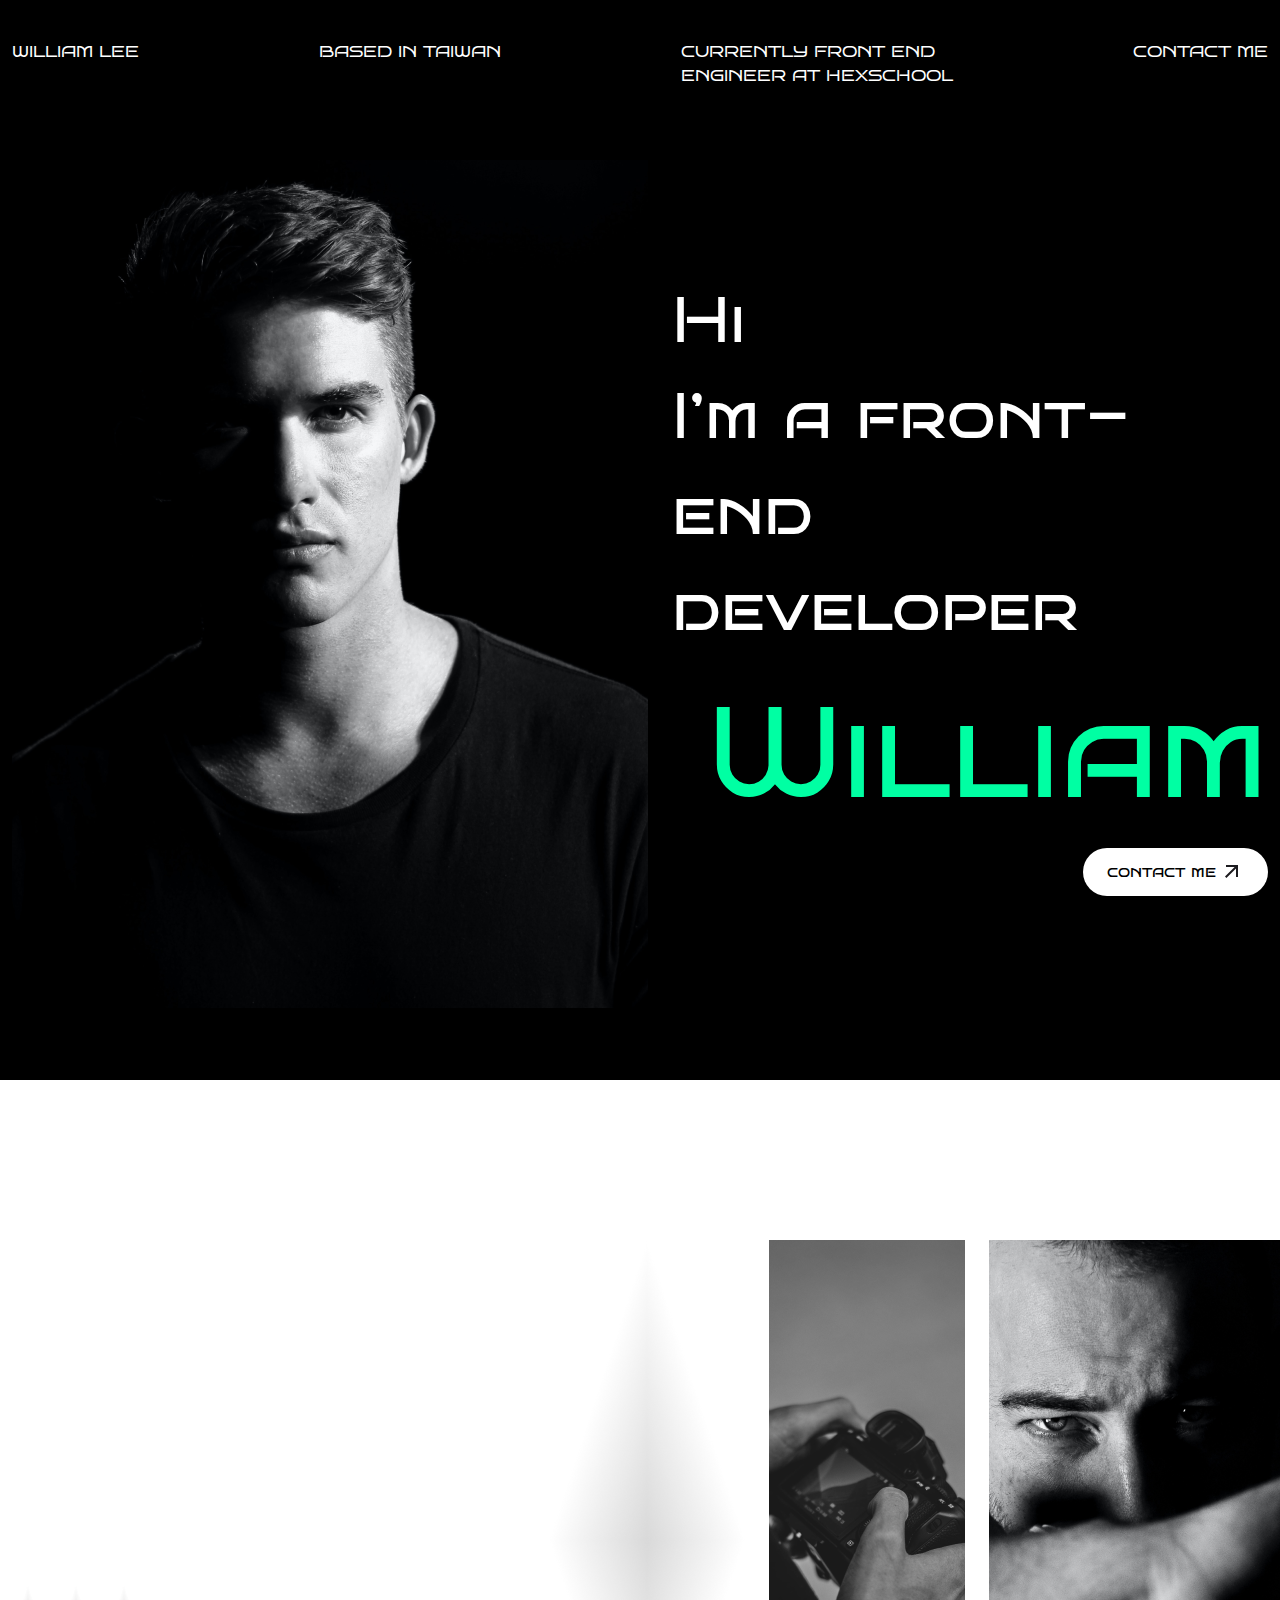
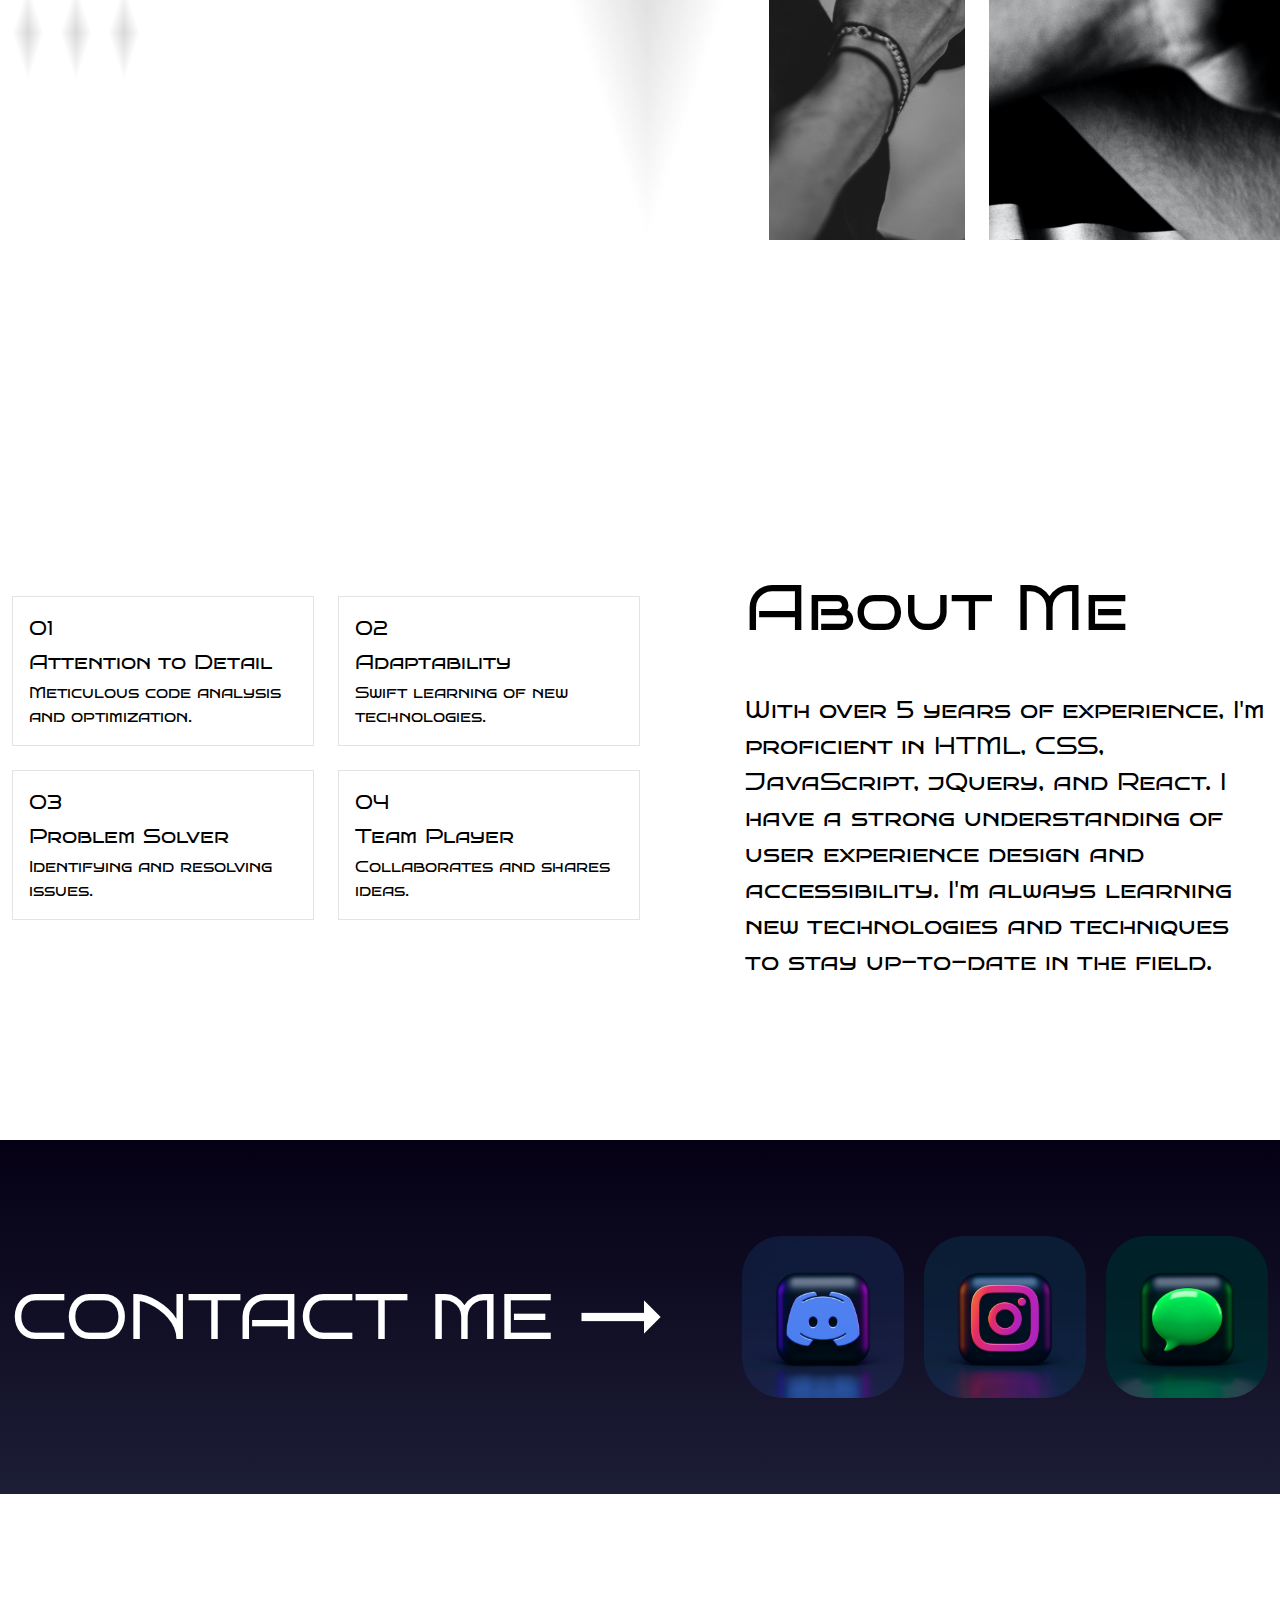
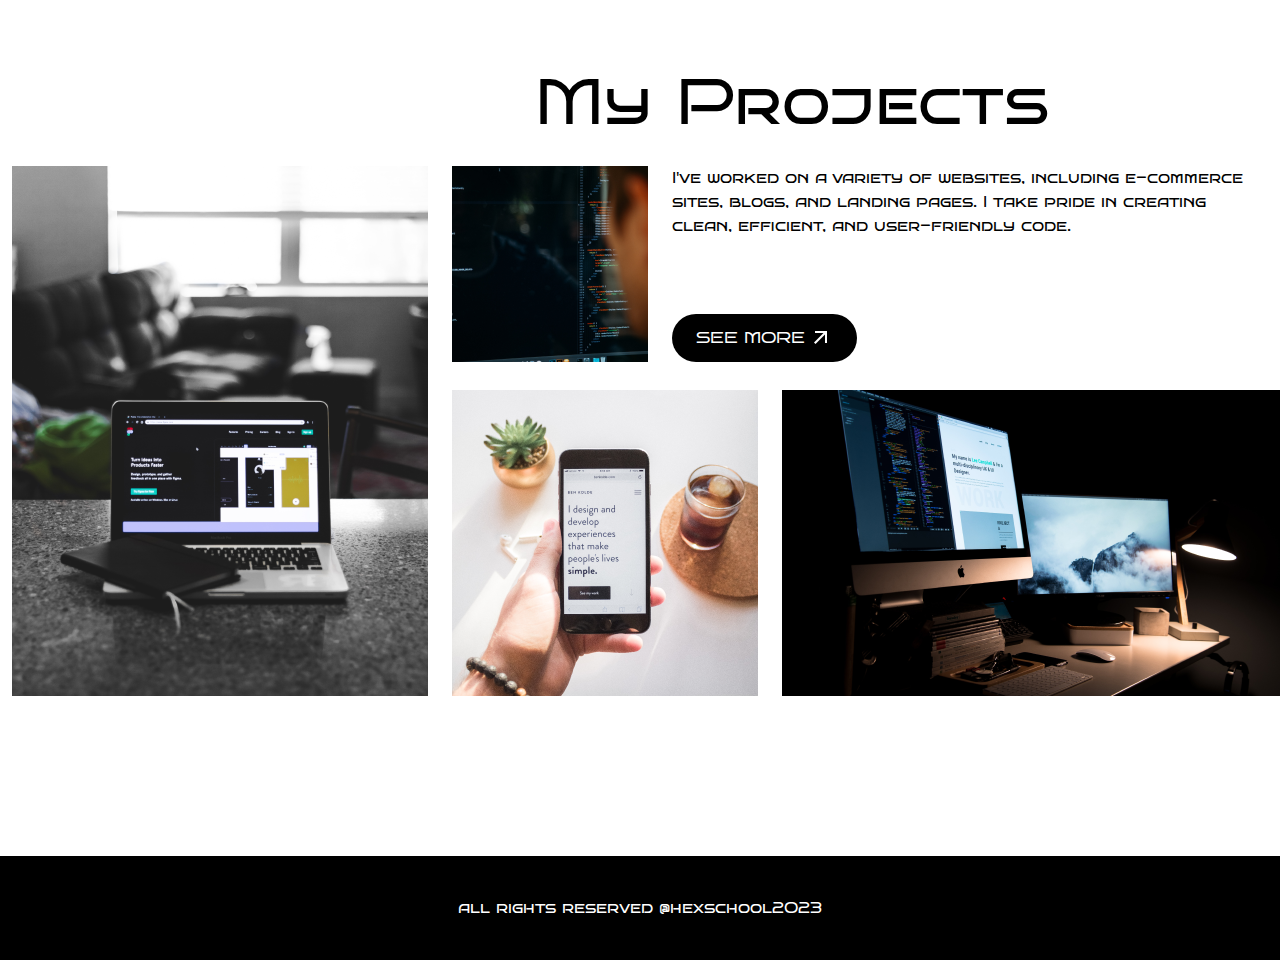
==== week2/index.html @ fe407da1 "add: week2" ====
<!DOCTYPE html>
<html lang="en">
  <head>
    <meta charset="UTF-8" />
    <meta http-equiv="X-UA-Compatible" content="IE=edge" />
    <meta name="viewport" content="width=device-width, initial-scale=1.0" />
    <link rel="preconnect" href="https://fonts.googleapis.com" />
    <link rel="preconnect" href="https://fonts.gstatic.com" crossorigin />
    <link href="https://fonts.googleapis.com/css2?family=Bruno+Ace+SC&display=swap" rel="stylesheet" />
    <link rel="stylesheet" href="./css/reset.css" />
    <link rel="stylesheet" href="./css/index.css" />
    <title>Personal Web</title>
  </head>
  <body>
    <header class="header pt-10 bg-black text-white">
      <div class="container">
        <ul class="flex justify-between">
          <li>WILLIAM LEE</li>
          <li>BASED IN TAIWAN</li>
          <li>CURRENTLY FRONT END<br />ENGINEER AT HEXSCHOOL</li>
          <li><a class="text-white" href="#">CONTACT ME</a></li>
        </ul>
      </div>
    </header>
    <main>
      <div class="banner bg-black text-white">
        <div class="container">
          <div class="flex items-center">
            <img src="./images/people.png" alt="people" class="mr-6" />
            <div class="flex flex-col">
              <h2 class="text-2xl">
                Hi<br />
                I’m a front-end<br />
                developer
              </h2>
              <h1 class="text-3xl text-primary self-end">William</h1>
              <a href="#" class="btn bg-white flex items-center text-black self-end">
                contact me
                <img src="./images/arrow_outward.svg" alt="arrow icon" class="ml-1" />
              </a>
            </div>
          </div>
        </div>
      </div>
      <div class="introduction text-white">
        <div class="container flex">
          <div class="col-5 mr-6">
            <h2 class="mb-9 text-2xl">Introduction</h2>
            <p class="text-xl mb-8">
              Hi, I'm William Lee, a Front-End Developer with a passion for building beautiful and responsive
              websites that provide an optimal user experience.
            </p>
            <div class="flex">
              <img src="./images/sparkle-sm.png" alt="sparkle-sm" class="mr-4" />
              <img src="./images/sparkle-sm.png" alt="sparkle-sm" class="mr-4" />
              <img src="./images/sparkle-sm.png" alt="sparkle-sm" class="mr-4" />
            </div>
          </div>
          <div class="col-7 flex">
            <img src="./images/sparkle.png" class="mr-6" alt="sparkle" />
            <img src="./images/photographer.png" class="mr-6" alt="photographer" />
            <img src="./images/people-2.png" alt="people-2" />
          </div>
        </div>
      </div>
      <div class="about">
        <div class="container flex justify-between items-center">
          <div class="col-6 mr-6">
            <ol class="flex flex-wrap justify-between">
              <li class="card mb-6">
                <span class="text-lg block mb-1">01</span>
                <h3 class="text-lg mb-1">Attention to Detail</h3>
                <p>Meticulous code analysis and optimization.</p>
              </li>
              <li class="card mb-6">
                <span class="text-lg block mb-1">02</span>
                <h3 class="text-lg mb-1">Adaptability</h3>
                <p>Swift learning of new technologies.</p>
              </li>
              <li class="card mb-6">
                <span class="text-lg block mb-1">03</span>
                <h3 class="text-lg mb-1">Problem Solver</h3>
                <p>Identifying and resolving issues.</p>
              </li>
              <li class="card mb-6">
                <span class="text-lg block mb-1">04</span>
                <h3 class="text-lg mb-1">Team Player</h3>
                <p>Collaborates and shares ideas.</p>
              </li>
            </ol>
          </div>
          <div class="col-5">
            <h2 class="text-2xl mb-9">About Me</h2>
            <p class="text-xl">
              With over 5 years of experience, I'm proficient in HTML, CSS, JavaScript, jQuery, and React. I
              have a strong understanding of user experience design and accessibility. I'm always learning new
              technologies and techniques to stay up-to-date in the field.
            </p>
          </div>
        </div>
      </div>
      <div class="contact text-white">
        <div class="container flex justify-between items-center">
          <h2 class="flex items-center text-2xl">
            CONTACT ME
            <img src="./images/trending_flat_black_24dp 1.png" alt="arrow" class="ml-4" />
          </h2>
          <ul class="flex items-center">
            <li class="mr-5">
              <a href="#"><img class="image" src="./images/discord-test.jpg" alt="discord icon" /></a>
            </li>
            <li class="mr-5">
              <a href="#"><img class="image" src="./images/instagram-test.jpg" alt="instagram icon" /></a>
            </li>
            <li>
              <a href="#"><img class="image" src="./images/message-test.jpg" alt="message icon" /></a>
            </li>
          </ul>
        </div>
      </div>
      <div class="projects">
        <div class="container">
          <div class="flex justify-end mb-4">
            <h2 class="text-2xl col-7">My Projects</h2>
          </div>
          <div class="flex">
            <img src="./images/Rectangle 10.png" class="mr-6" alt="projects-1" />
            <div class="flex flex-col justify-between h-full">
              <div class="flex mb-7">
                <img src="./images/Rectangle 15.png" class="mr-6" alt="projects-2" />
                <div class="flex flex-col justify-between items-start">
                  <p>
                    I've worked on a variety of websites, including e-commerce sites, blogs, and landing
                    pages. I take pride in creating clean, efficient, and user-friendly code.
                  </p>
                  <a href="#" class="btn bg-black text-white flex items-center">
                    SEE MORE
                    <img src="./images/arrow_outward-white.png" alt="arrow icon" class="ml-1" />
                  </a>
                </div>
              </div>
              <div class="flex">
                <img src="./images/Rectangle 14.png" class="mr-6" alt="projects-3" />
                <img src="./images/Rectangle 29.png" alt="projects-4" />
              </div>
            </div>
          </div>
        </div>
      </div>
    </main>
    <footer class="footer bg-black">
      <p class="text-white text-center">all rights reserved @hexschool2023</p>
    </footer>
  </body>
</html>
---- week2/css/index.css ----
/* base */
* {
  box-sizing: border-box;
}

body {
  font-family: 'Bruno Ace SC', cursive;
  line-height: 1.5;
}

a {
  text-decoration: none;
  display: block;
}

img {
  vertical-align: middle;
  max-width: 100%;
  height: auto;
}

/* grid layout */
.container {
  max-width: 1320px;
  padding: 0 12px;
  margin: 0 auto;
}

.col-2 {
  width: 16.666%;
}

.col-4 {
  width: 33.333%;
}

.col-5 {
  width: 41.666%;
}

.col-6 {
  width: 50%;
}

.col-7 {
  width: 58.333%;
}

.col-8 {
  width: 66.666%;
}

/* text color */
.text-black {
  color: #000;
}

.text-white {
  color: #fff;
}

/* font size */
.text-3xl {
  font-size: 128px;
}

.text-2xl {
  font-size: 64px;
}

.text-xl {
  font-size: 24px;
}

.text-lg {
  font-size: 20px;
}

/* text align */
.text-center {
  text-align: center;
}

.text-right {
  text-align: right;
}

/* text color */
.text-primary {
  color: #00ffa3;
}

.text-black {
  color: #000000;
}

/* display */
.block {
  display: block;
}

.flex {
  display: flex;
}

/* flex */
.flex-col {
  flex-direction: column;
}

.justify-center {
  justify-content: center;
}

.justify-between {
  justify-content: space-between;
}

.justify-end {
  justify-content: end;
}

.items-start {
  align-items: start;
}

.items-center {
  align-items: center;
}

.self-end {
  align-self: end;
}

.flex-wrap {
  flex-wrap: wrap;
}

/* spacing */
.mr-1 {
  margin-right: 4px;
}

.mr-4 {
  margin-right: 16px;
}

.mr-5 {
  margin-right: 20px;
}

.mr-6 {
  margin-right: 24px;
}

.mb-1 {
  margin-bottom: 4px;
}

.mb-4 {
  margin-bottom: 16px;
}

.mb-6 {
  margin-bottom: 24px;
}

.mb-7 {
  margin-bottom: 28px;
}

.mb-8 {
  margin-bottom: 32px;
}

.mb-9 {
  margin-bottom: 36px;
}

.ml-1 {
  margin-left: 4px;
}

.ml-4 {
  margin-left: 16px;
}

.ml-6 {
  margin-left: 24px;
}

.pt-10 {
  padding-top: 40px;
}
/* height */
.h-full {
  height: 100%;
}

/* components */
.btn {
  border-radius: 32px;
  padding: 12px 24px;
}

.card {
  border: 1px solid #e3e3e3;
  padding: 16px;
  /* 86 * 6 + 24 * 5 = 516 + 120 = 636 */
  /* 636 / 1296 = 49.074% */
  width: calc(50% - 12px);
}

/* bg color */
.bg-black {
  background-color: #000;
}

.bg-white {
  background-color: #fff;
}

/* ----- */
.banner {
  padding: 72px 0;
}

.introduction {
  padding: 160px 0;
  background-image: url('../images/background-img.png');
  background-repeat: no-repeat;
}

.about {
  padding: 160px 0;
}

.contact {
  padding: 96px 0;
  background: linear-gradient(180deg, rgba(5, 0, 20, 1) 0%, rgba(1, 2, 30, 0.89) 100%);
}
.contact .image {
  object-fit: cover;
  border-radius: 40px;
  width: 162px;
  height: 162px;
}

.contact .image:hover {
  box-shadow: 0px 0px 16px 3px rgba(144, 148, 255, 0.9);
  border-radius: 40px;
}

.projects {
  padding: 160px 0;
}

.footer {
  padding: 40px 0;
}
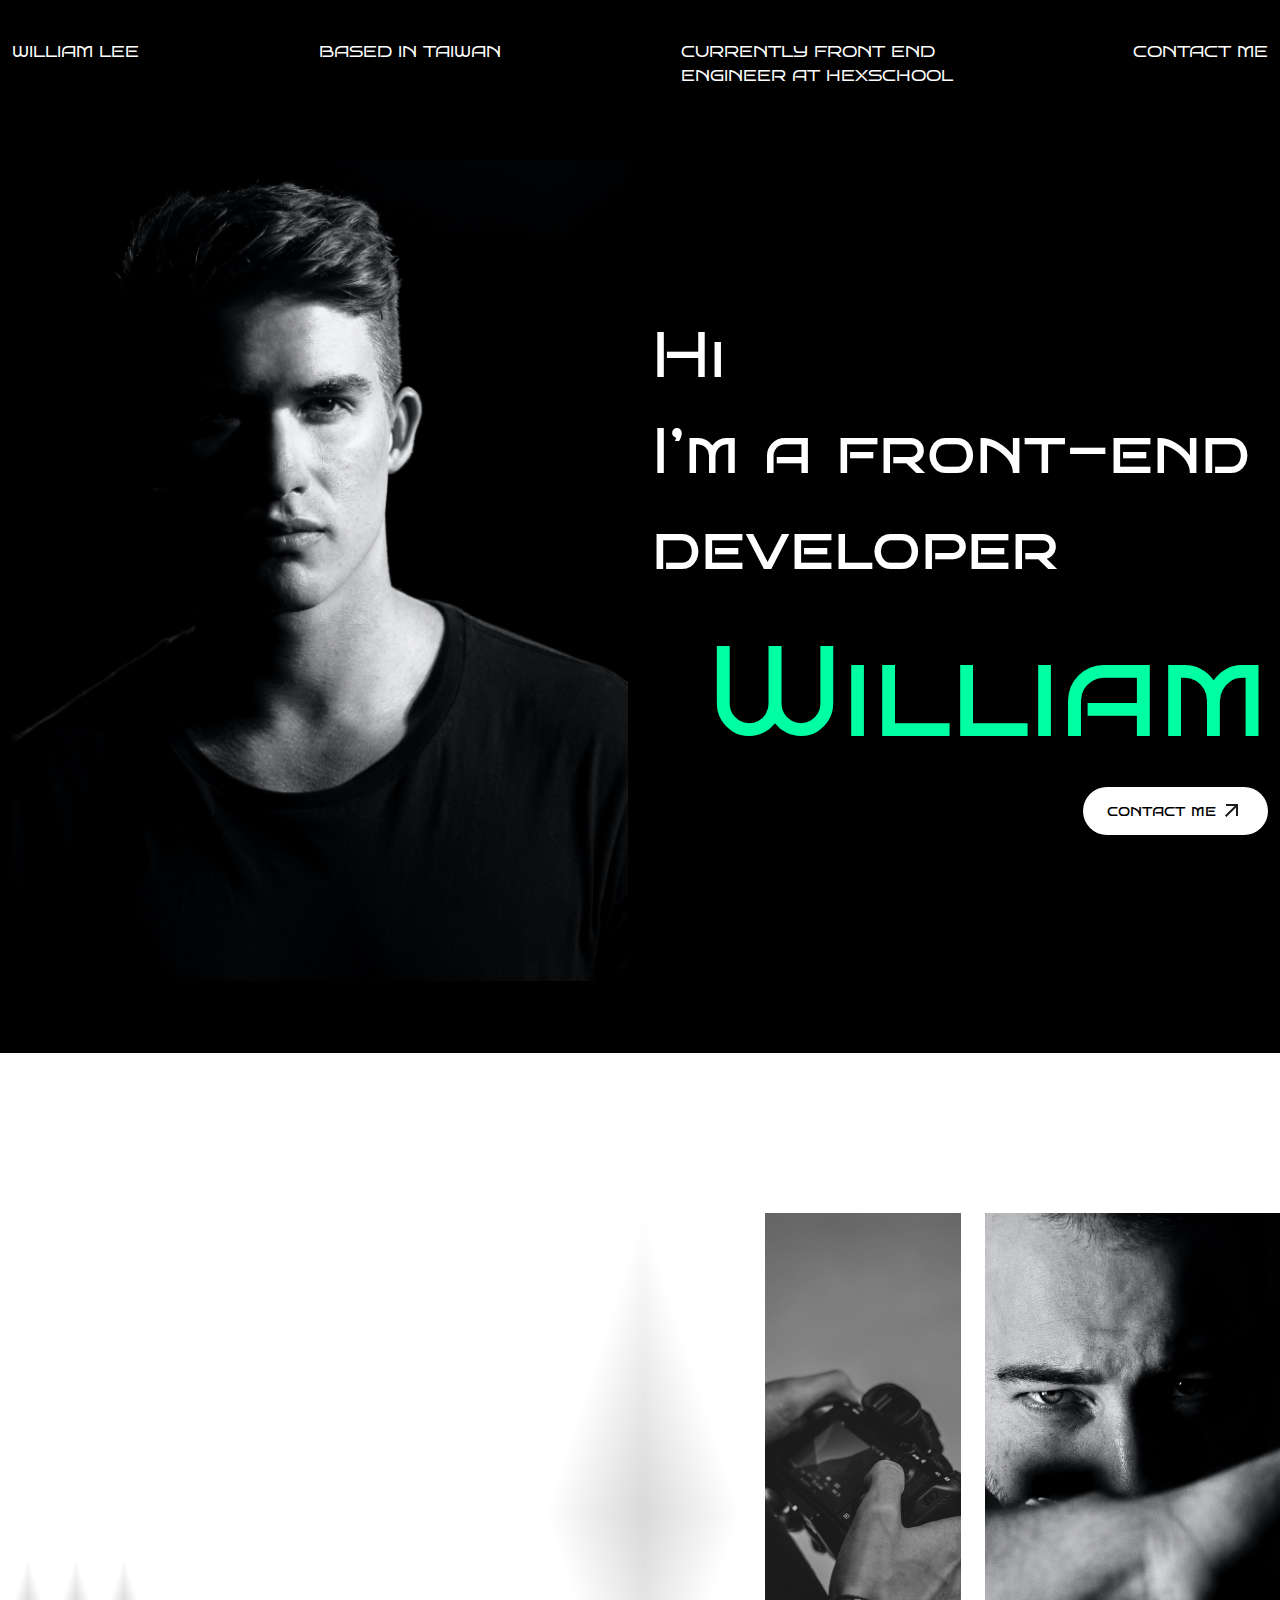
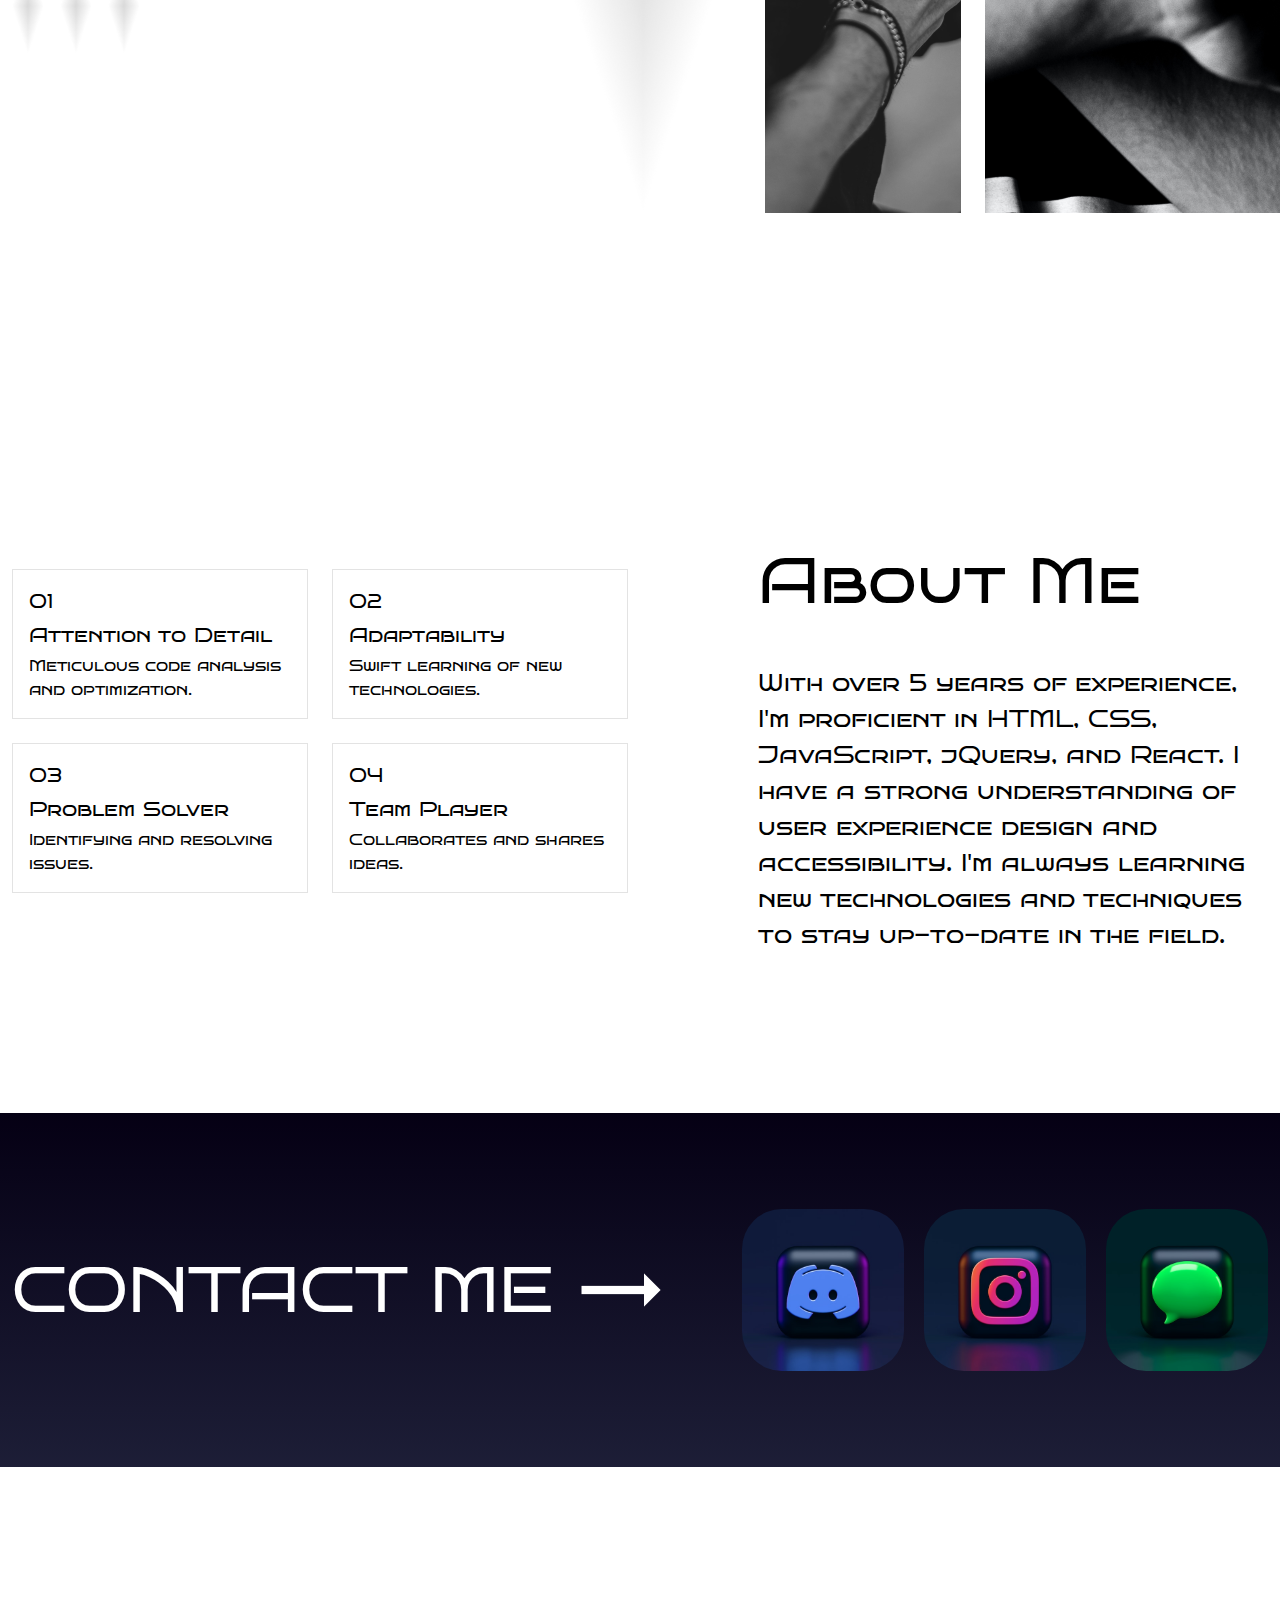
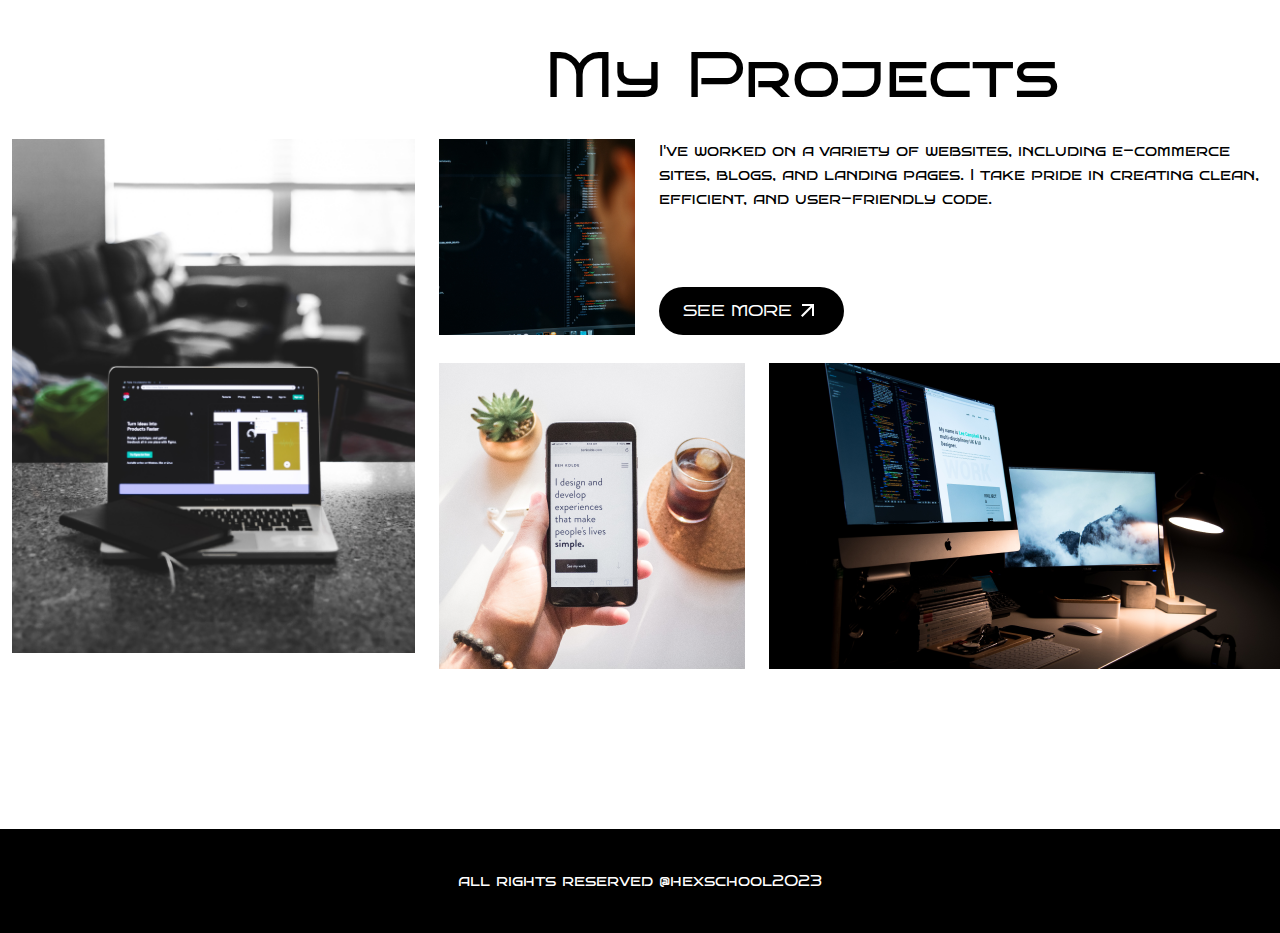
==== commit 87a23481: "update: col layout" ====
--- a/week2/index.html
+++ b/week2/index.html
@@ -18,7 +18,7 @@
           <li>WILLIAM LEE</li>
           <li>BASED IN TAIWAN</li>
           <li>CURRENTLY FRONT END<br />ENGINEER AT HEXSCHOOL</li>
-          <li><a class="text-white" href="#">CONTACT ME</a></li>
+          <li><a class="link text-white" href="#">CONTACT ME</a></li>
         </ul>
       </div>
     </header>
@@ -26,8 +26,10 @@
       <div class="banner bg-black text-white">
         <div class="container">
           <div class="flex items-center">
-            <img src="./images/people.png" alt="people" class="mr-6" />
-            <div class="flex flex-col">
+            <div class="col-6 mr-6">
+              <img src="./images/people.png" alt="people" />
+            </div>
+            <div class="col-6 flex flex-col">
               <h2 class="text-2xl">
                 Hi<br />
                 I’m a front-end<br />
@@ -124,26 +126,32 @@
             <h2 class="text-2xl col-7">My Projects</h2>
           </div>
           <div class="flex">
-            <img src="./images/Rectangle 10.png" class="mr-6" alt="projects-1" />
-            <div class="flex flex-col justify-between h-full">
-              <div class="flex mb-7">
-                <img src="./images/Rectangle 15.png" class="mr-6" alt="projects-2" />
-                <div class="flex flex-col justify-between items-start">
-                  <p>
-                    I've worked on a variety of websites, including e-commerce sites, blogs, and landing
-                    pages. I take pride in creating clean, efficient, and user-friendly code.
-                  </p>
-                  <a href="#" class="btn bg-black text-white flex items-center">
-                    SEE MORE
-                    <img src="./images/arrow_outward-white.png" alt="arrow icon" class="ml-1" />
-                  </a>
+            <div class="col-4 mr-6">
+
+              <img src="./images/Rectangle 10.png" class="" alt="projects-1" />
+            </div>
+            <div class="col-8">
+              <div class="flex flex-col justify-between h-full">
+                <div class="flex mb-7">
+                  <img src="./images/Rectangle 15.png" class="mr-6" alt="projects-2" />
+                  <div class="flex flex-col justify-between items-start">
+                    <p>
+                      I've worked on a variety of websites, including e-commerce sites, blogs, and landing
+                      pages. I take pride in creating clean, efficient, and user-friendly code.
+                    </p>
+                    <a href="#" class="btn bg-black text-white flex items-center">
+                      SEE MORE
+                      <img src="./images/arrow_outward-white.png" alt="arrow icon" class="ml-1" />
+                    </a>
+                  </div>
+                </div>
+                <div class="flex">
+                  <img src="./images/Rectangle 14.png" class="mr-6" alt="projects-3" />
+                  <img src="./images/Rectangle 29.png" alt="projects-4" />
                 </div>
               </div>
-              <div class="flex">
-                <img src="./images/Rectangle 14.png" class="mr-6" alt="projects-3" />
-                <img src="./images/Rectangle 29.png" alt="projects-4" />
-              </div>
             </div>
+       
           </div>
         </div>
       </div>
--- a/week2/css/index.css
+++ b/week2/css/index.css
@@ -26,28 +26,52 @@
   margin: 0 auto;
 }
 
+.col-1 {
+  width: 6.635%;
+}
+
 .col-2 {
-  width: 16.666%;
+  width: 15.123%;
+}
+
+.col-3 {
+  width: 23.611%;
 }
 
 .col-4 {
-  width: 33.333%;
+  width: 32.098%;
 }
 
 .col-5 {
-  width: 41.666%;
+  width: 40.586%;
 }
 
 .col-6 {
-  width: 50%;
+  width: 49.074%;
 }
 
 .col-7 {
-  width: 58.333%;
+  width: 57.561%;
 }
 
 .col-8 {
-  width: 66.666%;
+  width: 66.049%;
+}
+
+.col-9 {
+  width: 74.537%;
+}
+
+.col-10 {
+  width: 83.024%;
+}
+
+.col-11 {
+  width: 91.512%;
+}
+
+.col-12 {
+  width: 100%;
 }
 
 /* text color */
@@ -201,6 +225,14 @@
 .btn {
   border-radius: 32px;
   padding: 12px 24px;
+}
+
+.btn:hover {
+  opacity: 0.85;
+}
+
+.link:hover {
+  opacity: 0.85;
 }
 
 .card {
@@ -229,6 +261,7 @@
   padding: 160px 0;
   background-image: url('../images/background-img.png');
   background-repeat: no-repeat;
+  background-size: cover;
 }
 
 .about {
@@ -257,4 +290,4 @@
 
 .footer {
   padding: 40px 0;
-}+}
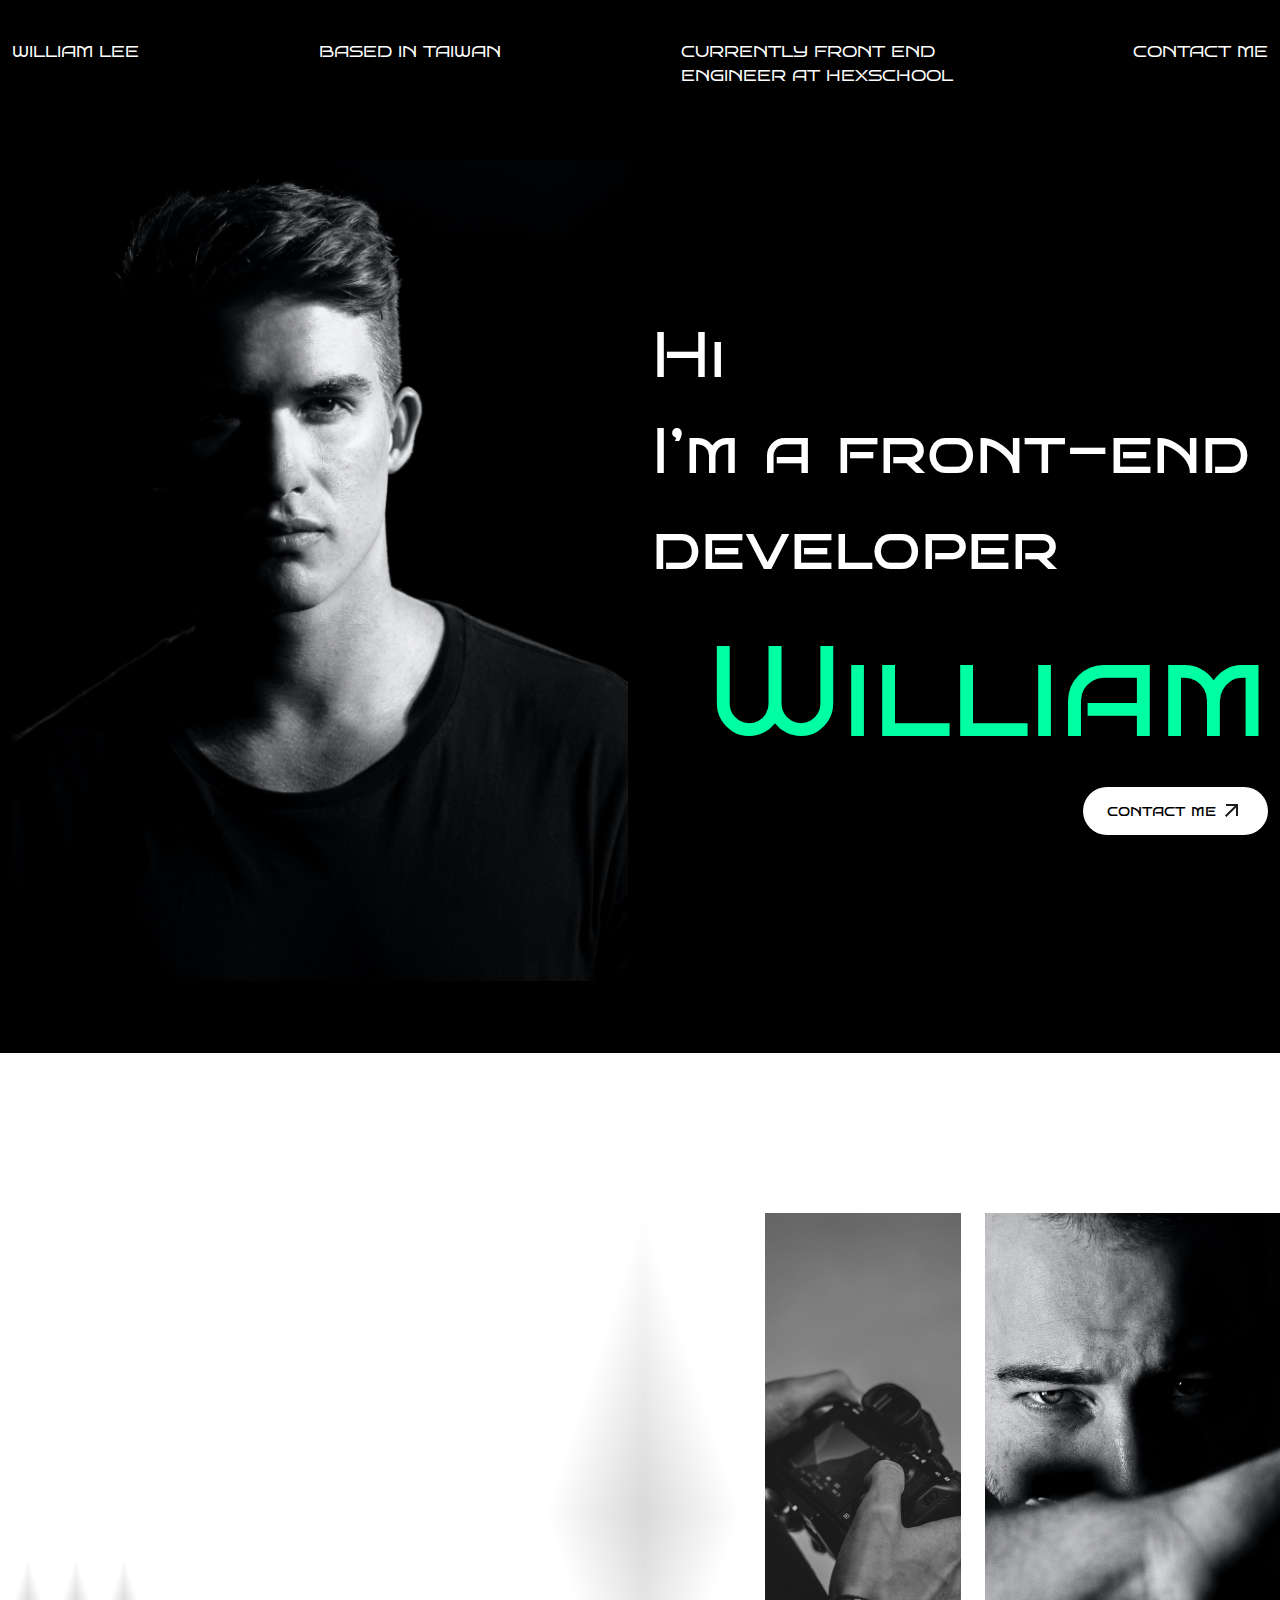
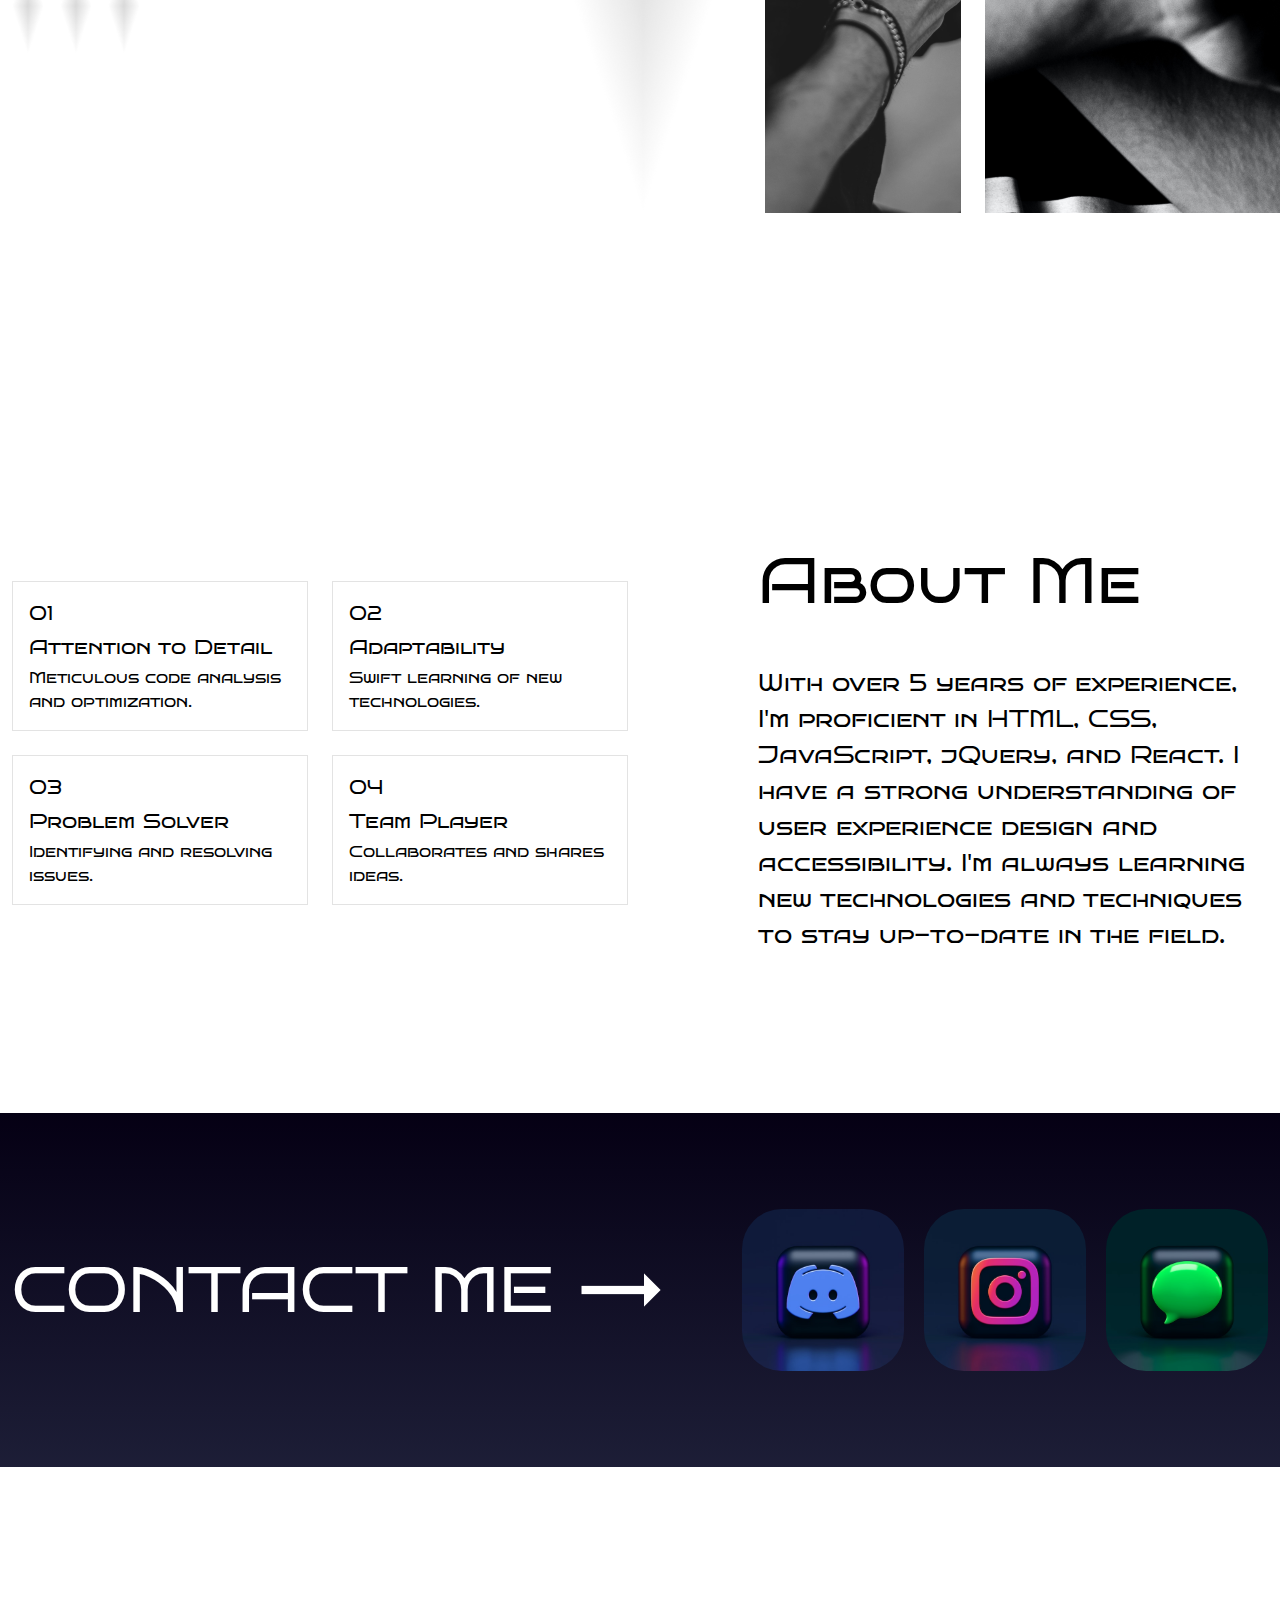
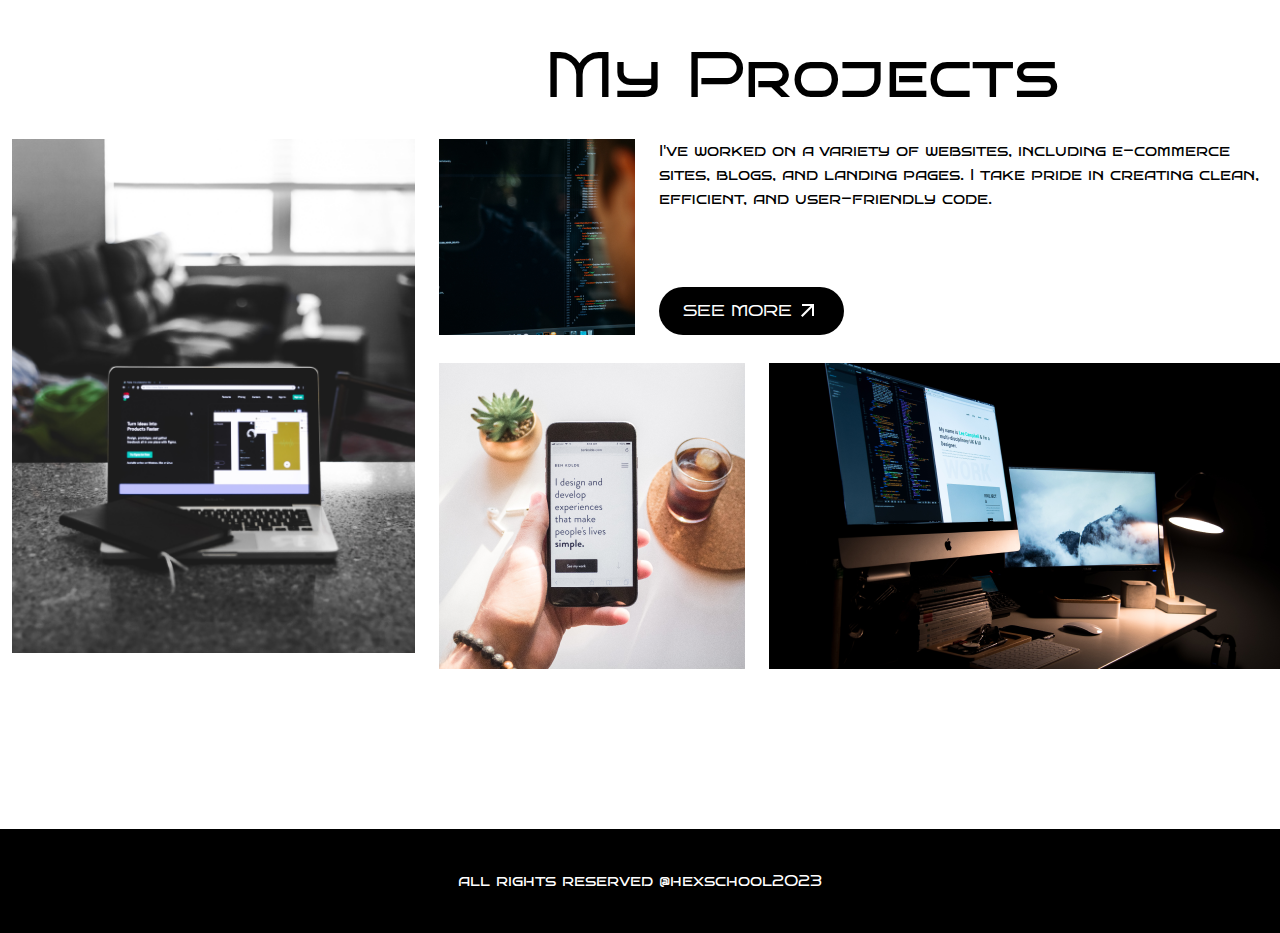
==== commit bb83251b: "update: about layout" ====
--- a/week2/index.html
+++ b/week2/index.html
@@ -79,12 +79,12 @@
                 <h3 class="text-lg mb-1">Adaptability</h3>
                 <p>Swift learning of new technologies.</p>
               </li>
-              <li class="card mb-6">
+              <li class="card">
                 <span class="text-lg block mb-1">03</span>
                 <h3 class="text-lg mb-1">Problem Solver</h3>
                 <p>Identifying and resolving issues.</p>
               </li>
-              <li class="card mb-6">
+              <li class="card">
                 <span class="text-lg block mb-1">04</span>
                 <h3 class="text-lg mb-1">Team Player</h3>
                 <p>Collaborates and shares ideas.</p>
--- a/week2/css/index.css
+++ b/week2/css/index.css
@@ -253,6 +253,7 @@
 }
 
 /* ----- */
+
 .banner {
   padding: 72px 0;
 }
